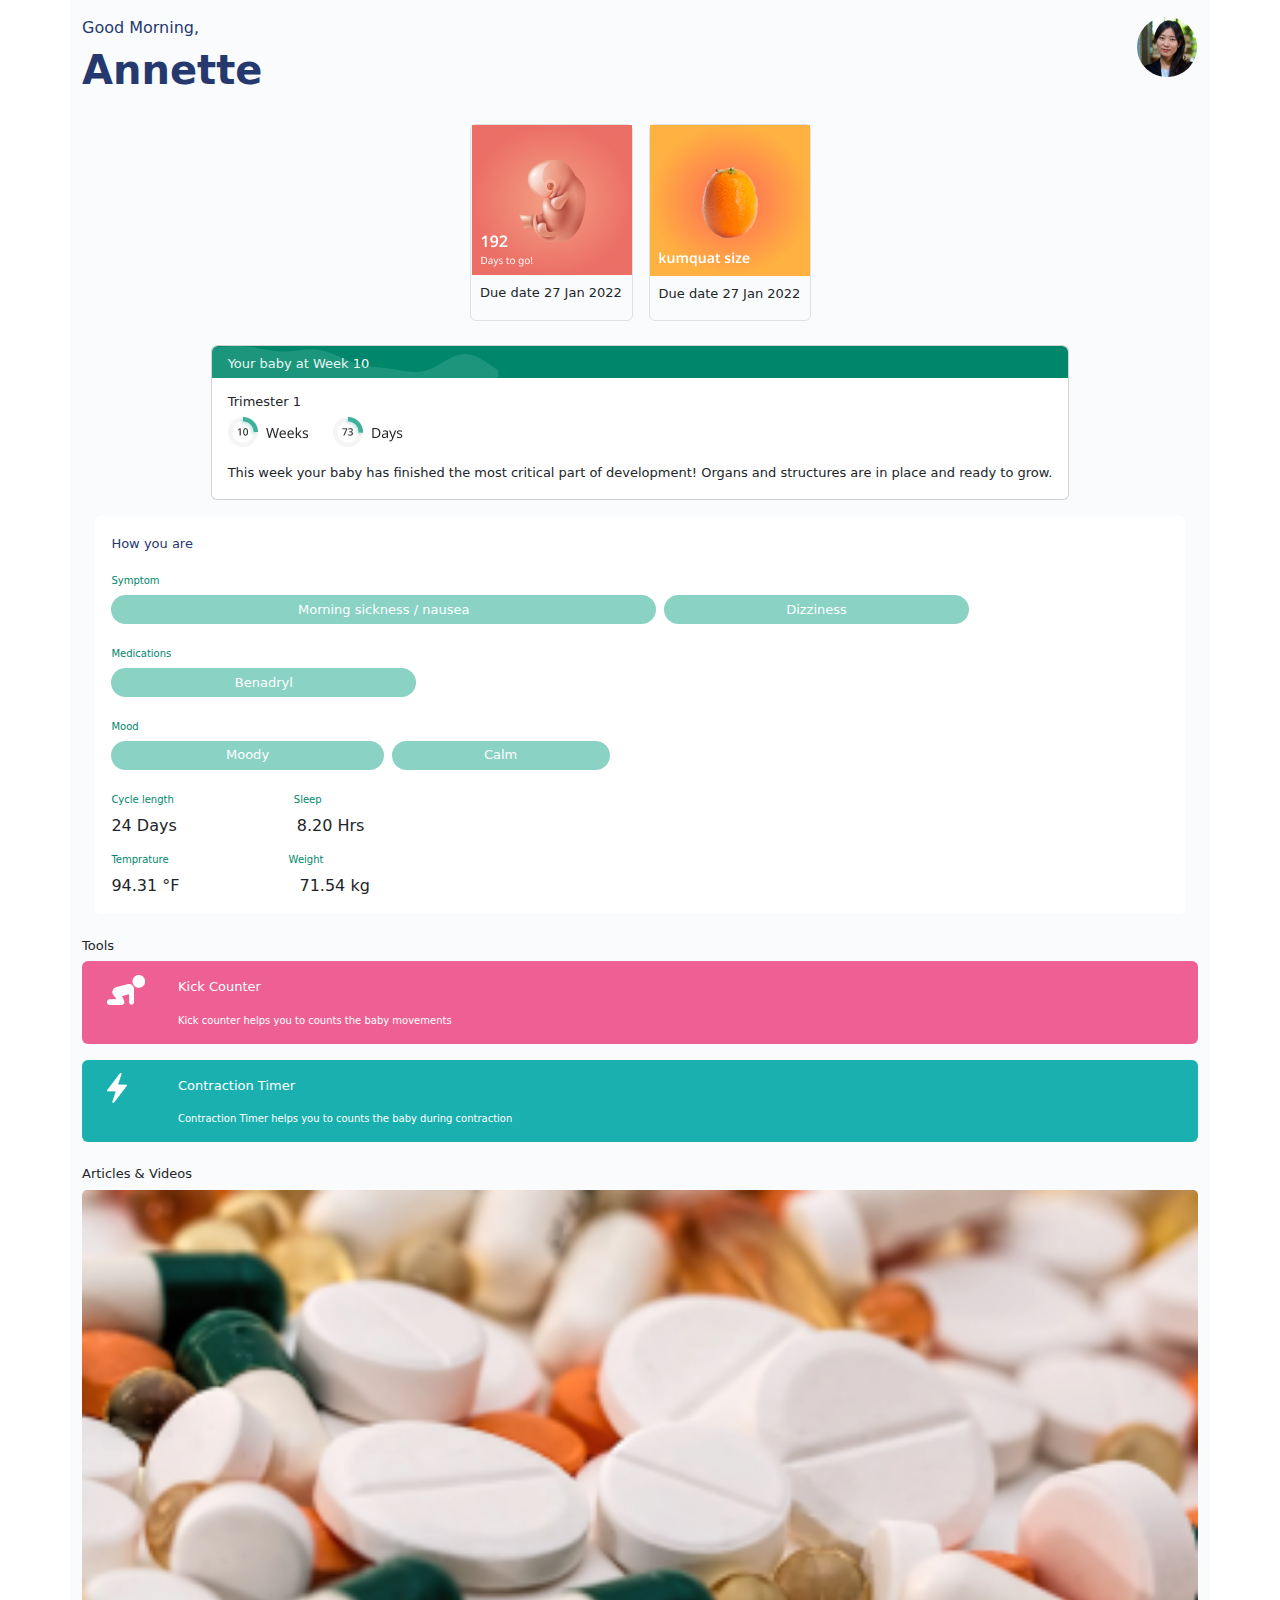
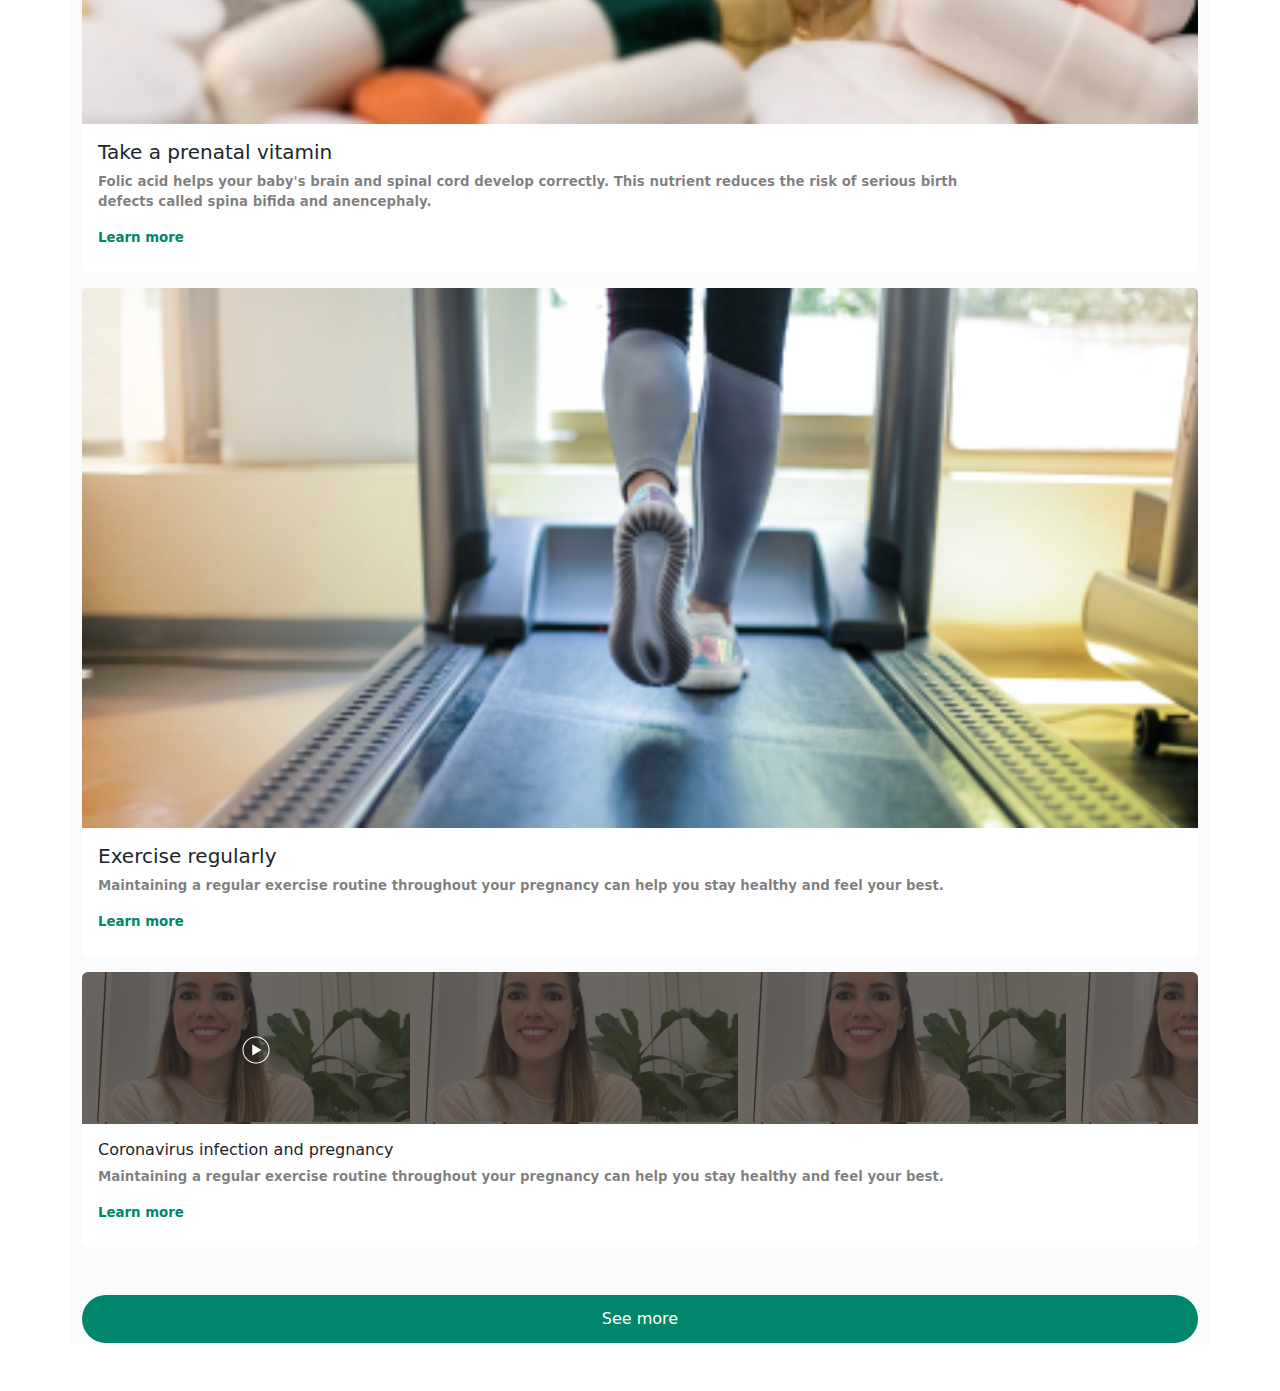
==== Dashboard.html @ b098bdcd "dashboard" ====
<!DOCTYPE html>
<html lang="en">
<head>
    <meta charset="UTF-8">
    <meta http-equiv="X-UA-Compatible" content="IE=edge">
    <meta name="viewport" content="width=device-width, initial-scale=1.0">
    <link rel="stylesheet" href="./css/styles.css">
    <link rel="stylesheet" href="https://cdn.jsdelivr.net/npm/bootstrap@5.2.0-beta1/dist/css/bootstrap.min.css" />
    <link rel="preconnect" href="https://fonts.googleapis.com">
<link rel="preconnect" href="https://fonts.gstatic.com" crossorigin>
<link href="https://fonts.googleapis.com/css2?family=Noto+Sans:ital,wght@0,100;0,400;0,700;1,200&family=Roboto:wght@100;400;700&display=swap" rel="stylesheet">
<link rel="stylesheet" href="https://cdnjs.cloudflare.com/ajax/libs/font-awesome/6.1.1/css/all.min.css" integrity="sha512-KfkfwYDsLkIlwQp6LFnl8zNdLGxu9YAA1QvwINks4PhcElQSvqcyVLLD9aMhXd13uQjoXtEKNosOWaZqXgel0g==" crossorigin="anonymous" referrerpolicy="no-referrer" /> 
<title>Document</title>
</head>
<body>
  <div class="container">
    <div class="d-flex">
        <header class="flex-grow-1">
<div class="mtn2 pt-3 fs-6">Good Morning,</div>
<div class="mtn2 fs-1 fw-bolder">Annette</div>
        </header>
<section class="mt-3">
    <img src="./image/Ellipse 1.png" />
</section>
    </div>
<div class="d-flex gap-3 justify-content-center ">
<section class="mt-4 border rounded">
    <img src="./image/Frame 3703 (3).png" />
    <p class="mt-2 pp text-center">Due date  27 Jan 2022</p>
</section>

<section class="mt-4 border rounded">
    <img src="./image/Frame 3704.png" />
    <p class="mt-2 pp text-center">Due date  27 Jan 2022</p>
</section>
</div>
<div class="d-flex justify-content-center">
<div class="hm card mb-3 mt-4 rounded">
    <div class="header1 position-relative rounded-top">
        <img class="position-absolute" src="./image/Vector (5).png" />
        <p class="pp text-white mt-2 ps-3">Your baby at Week 10</p>
    </div>
    <div class="card-body">
      <h5 class="pp card-title">Trimester 1</h5>
      <img src="./image/Group 93.png" />
      <p class="card-text w-100 pp mt-3">This week your baby has finished the most critical part of development! Organs and structures are in place and ready to grow.</p>
    </div>
  </div>
</div>


<div class="card border-0 rounded hm pp">
    <div class="d-flex">
    <h6 class="pp p-3 mt-1 mtn2 flex-grow-1">
        How you are
    </h6>
    <i class="fa fa-pencil mt-4 me-3 mtn2 pp" aria-hidden="true"></i>
</div>
<h6 class="fst-normal Symptom ms-3" >Symptom</h6>
<div class="d-flex">
<a class="btm2 text-decoration-none text-white ms-3 d-flex justify-content-center align-items-center">Morning sickness / nausea</a>
<a class="btm3 text-decoration-none text-white ms-2 d-flex justify-content-center align-items-center">Dizziness</a>
</div>

<h6 class="fst-normal Symptom ms-3 mt-4" >Medications</h6>
<div class="d-flex">
<a class="btm3 text-decoration-none text-white ms-3 d-flex justify-content-center align-items-center">Benadryl</a>
</div>

<h6 class="fst-normal Symptom ms-3 mt-4" >Mood</h6>
<div class="d-flex">
<a class="btm3 w-25 text-decoration-none text-white ms-3 d-flex justify-content-center align-items-center">Moody</a>
<a class="btm4 text-decoration-none text-white ms-2 d-flex justify-content-center align-items-center">Calm</a>
</div>
<div class="d-flex">
<h6 class="fst-normal Symptom ms-3 mt-4 me-5" >Cycle length</h6>
<h6 class="fst-normal Symptom ms-5 mt-4 ps-4" >Sleep</h6>
</div>
<div class="d-flex">
<p class="ms-3 me-5 fs-6">24 Days</p>
<p class="ms-5 ps-4 fs-6">8.20 Hrs</p>
</div>


<div class="d-flex">
    <h6 class="fst-normal Symptom ms-3 me-5" >Temprature</h6>
    <h6 class="fst-normal Symptom ms-5 ps-4" >Weight</h6>
    </div>
    <div class="d-flex">
    <p class="ms-3 me-5 fs-6">94.31 °F</p>
    <p class="ms-5 ps-4 fs-6">71.54 kg</p>
    </div>
</div>

<h6 class="fst-normal mt-4 tools" >Tools</h6>
<div class="position-relative">
<div class="sorati rounded d-flex flex-column">
<p class="text-white tools pt-3 ms-5 ps-5">Kick Counter</p>
<p class="text-white tools ms-5 ps-5 pt-0 w-75 kick">Kick counter helps you to counts the baby movements</p>
</div>
<img class="position-absolute adamak" src="./image/image 73 (Traced).png" />
</div>


<div class="position-relative mt-3">
    <div class="firozi rounded d-flex flex-column">
    <p class="text-white tools pt-3 ms-5 ps-5">Contraction Timer</p>
    <p class="text-white tools ms-5 ps-5 pt-0 w-75 kick">Contraction Timer helps you to counts the baby during contraction</p>
    </div>
    <img class="position-absolute adamak" src="./image/image 74 (Traced).png" />
    </div>
    
    <h6 class="fst-normal mt-4 tools" >Articles & Videos</h6>
    <div class="card border-0">
        <img src="./image/image 76.png" class="card-img-top" alt="...">
        <h5 class="mt-3 ms-3 fs-5">Take a prenatal vitamin</h5>
          <p class="mtn3 ms-3 fw-semibold card-text text-black text-opacity-50">Folic acid helps your baby's brain and spinal cord develop correctly. This nutrient reduces the risk of serious birth defects called spina bifida and anencephaly.</p>
          <a class="rang fw-semibold text-decoration-none ms-3 mb-4">Learn more</a>
      </div>

      <div class="card border-0 mt-3">
        <img src="./image/image 78.png" class="card-img-top" alt="...">
        <h5 class="mt-3 ms-3 fs-5">Exercise regularly</h5>
          <p class="mtn3 ms-3 fw-semibold card-text text-black text-opacity-50">Maintaining a regular exercise routine throughout your pregnancy can help you stay healthy and feel your best.</p>
          <a class="rang fw-semibold text-decoration-none ms-3 mb-4">Learn more</a>
      </div>

      <div class="card border-0 mt-3 position-relative">
        <section class="rounded-top tarik"></section>
        <img src="./image/Group 3647.png" class="position-absolute film"/>
        <h5 class="mt-3 ms-3 fs-6">Coronavirus infection and pregnancy</h5>
          <p class="mtn3 ms-3 fw-semibold card-text text-black text-opacity-50">Maintaining a regular exercise routine throughout your pregnancy can help you stay healthy and feel your best.</p>
          <a class="rang fw-semibold text-decoration-none ms-3 mb-4">Learn more</a>
      </div>


<a class="btm5 d-flex justify-content-center align-items-center text-white text-decoration-none my-5">See more</a>

</body>
</html>
---- css/styles.css ----
html {
    font-family: 'Noto Sans', sans-serif;
font-family: 'Roboto', sans-serif;

}

.container {
    max-width: 375px;
    margin-left: auto;
    margin-left: auto;
    background-color: #fafbfc;

}
.dayere {
    background-color: #3EB09B;
    width: 156px;
height: 156px;
top: 72px;
border-radius: 100%;

}
.img80 {
left: 21.2%;
    top: 19.25%;
}

.hh {
    margin-top: 84px;
    margin-bottom: 0.5rem;
    color: #25396F;
}
.hhh {
    color: 
    #25396F;
    font-size: small;
}
.moj {
    width: 351px;
    height: 309.5px;
}
.btm {
    background-color:  #89D2C4;
    width: 318px;
    height: 48px;
    left: 16px;
    top: 222px;
    border-radius:30px;
    color:#F2F6FC;
    ;
}



.img81 {
left: 43.06%;
right: -15.56%;
top: -7.03%;
bottom: 63.91%;
}
.helo {
    position: absolute;
width: 30%;
height: 90px;
left: 16px;
top: 104px;
color: #3EB09B;;
}
.mtn1 {
margin-top: 70%;
color: #3EB09B;

}

.btm1 {
    border-radius: 3rem;
    background-color: #00866A;
    color: #F2F6FC;
    padding: 12px 66px;
}

.mtn2 {
    color: #25396F;
}
.pp {
    font-size: small;
}
.porteghal {
 margin-right: 0;

}
.header1 {
    background-color: #00866A;
    height: 2rem;
}
.hm {
    margin: 0 1.2%;
}
.medad {
    right: auto;
}
.Symptom {
    font-size: x-small;
    color: #00866A;
}
.btm2 {
    background: #89D2C4;
    border-radius: 30px;
    width: 50%;
    height: 1.8rem;

}
.btm3 {
    background: #89D2C4;
    border-radius: 30px;
    width: 28%;
    height: 1.8rem;
}
.btm4 {
    background: #89D2C4;
    border-radius: 30px;
    width: 20%;
    height: 1.8rem;
}
.tools {
    font-size: small;
}
.sorati {
    background-color: #EE6093;
}
.adamak {
    margin-top: -69px;
    margin-left: 25px;
}
.kick {
    font-size: x-small;
}
.firozi {
    background-color: #1AB0B0;
}
.mtn3 {
    width: 80%;
    font-size: smaller;
}
.rang {
    color:  #00866A;
    font-size: smaller;
}
.tarik {
    height: 9.5rem;
    background-image:linear-gradient(70deg, rgba(40, 39, 39, 0.68), rgba(43, 42, 42, 0.68)), url(./../image/e892d24c-d897-46ab-b0ed-4a8290afd404.jfif);
}
.film {
    top: 4rem;
    left: 10rem;
}
.btm5 {
    background-color: #00866A;
    width: 100%;
    border-radius: 30px;
    height: 3rem;
}
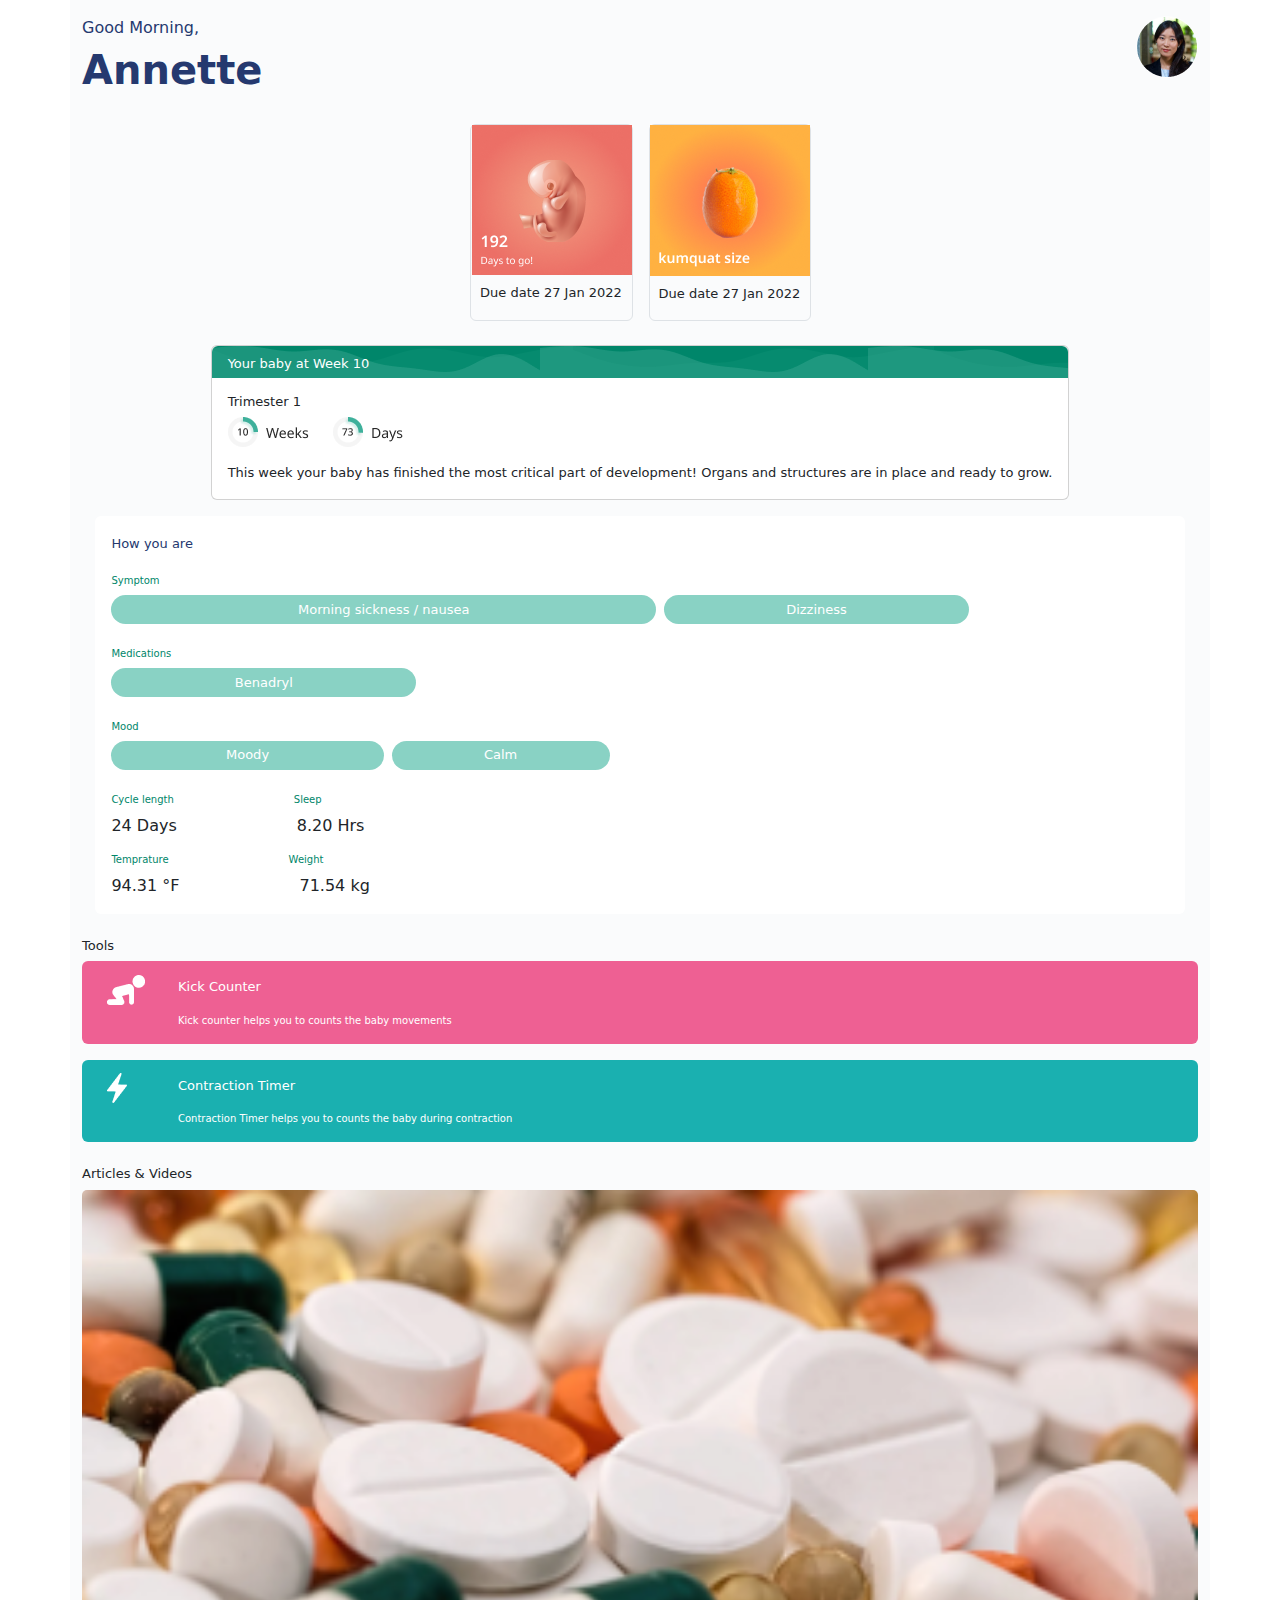
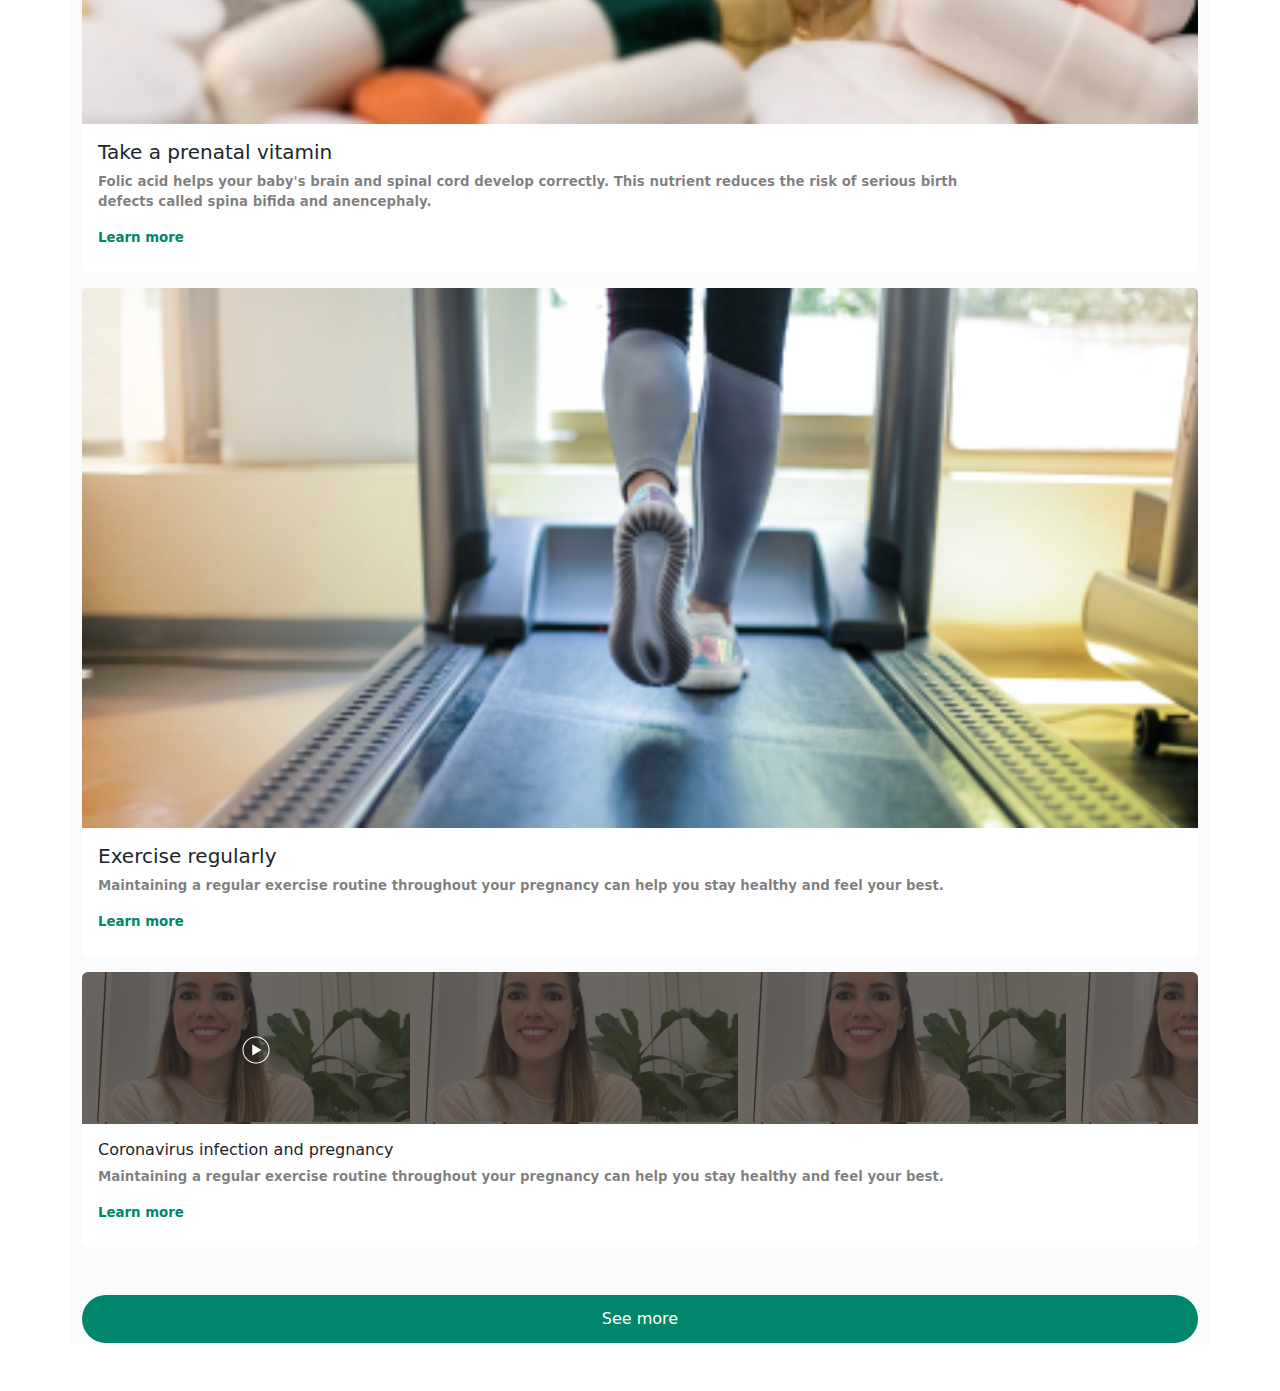
==== commit 39b88189: "kick counter" ====
--- a/Dashboard.html
+++ b/Dashboard.html
@@ -36,8 +36,7 @@
 </div>
 <div class="d-flex justify-content-center">
 <div class="hm card mb-3 mt-4 rounded">
-    <div class="header1 position-relative rounded-top">
-        <img class="position-absolute" src="./image/Vector (5).png" />
+    <div class="header1 rounded-top">
         <p class="pp text-white mt-2 ps-3">Your baby at Week 10</p>
     </div>
     <div class="card-body">
--- a/css/styles.css
+++ b/css/styles.css
@@ -91,6 +91,7 @@
 .header1 {
     background-color: #00866A;
     height: 2rem;
+    background-image: url(./../image/Vector\ \(5\).png), url(./../image/Vector\ \(14\).png);
 }
 .hm {
     margin: 0 1.2%;
@@ -158,4 +159,22 @@
     width: 100%;
     border-radius: 30px;
     height: 3rem;
+}.baby {
+    border: 1px solid #EE6093 ;
+} 
+.btm6 {
+    width: 33%;
+    height: 2.5rem;
+    color: #F2F6FC;
+    ;
+}
+
+.sorati1 {
+    background-color: #EE6093;
+    background-image: url(./../image/Vector\ \(8\).png), url(./../image/Vector\ \(9\).png);
+
+}
+.radif {
+    margin-top: -10px; 
+    border-bottom-width: 100px;
 }